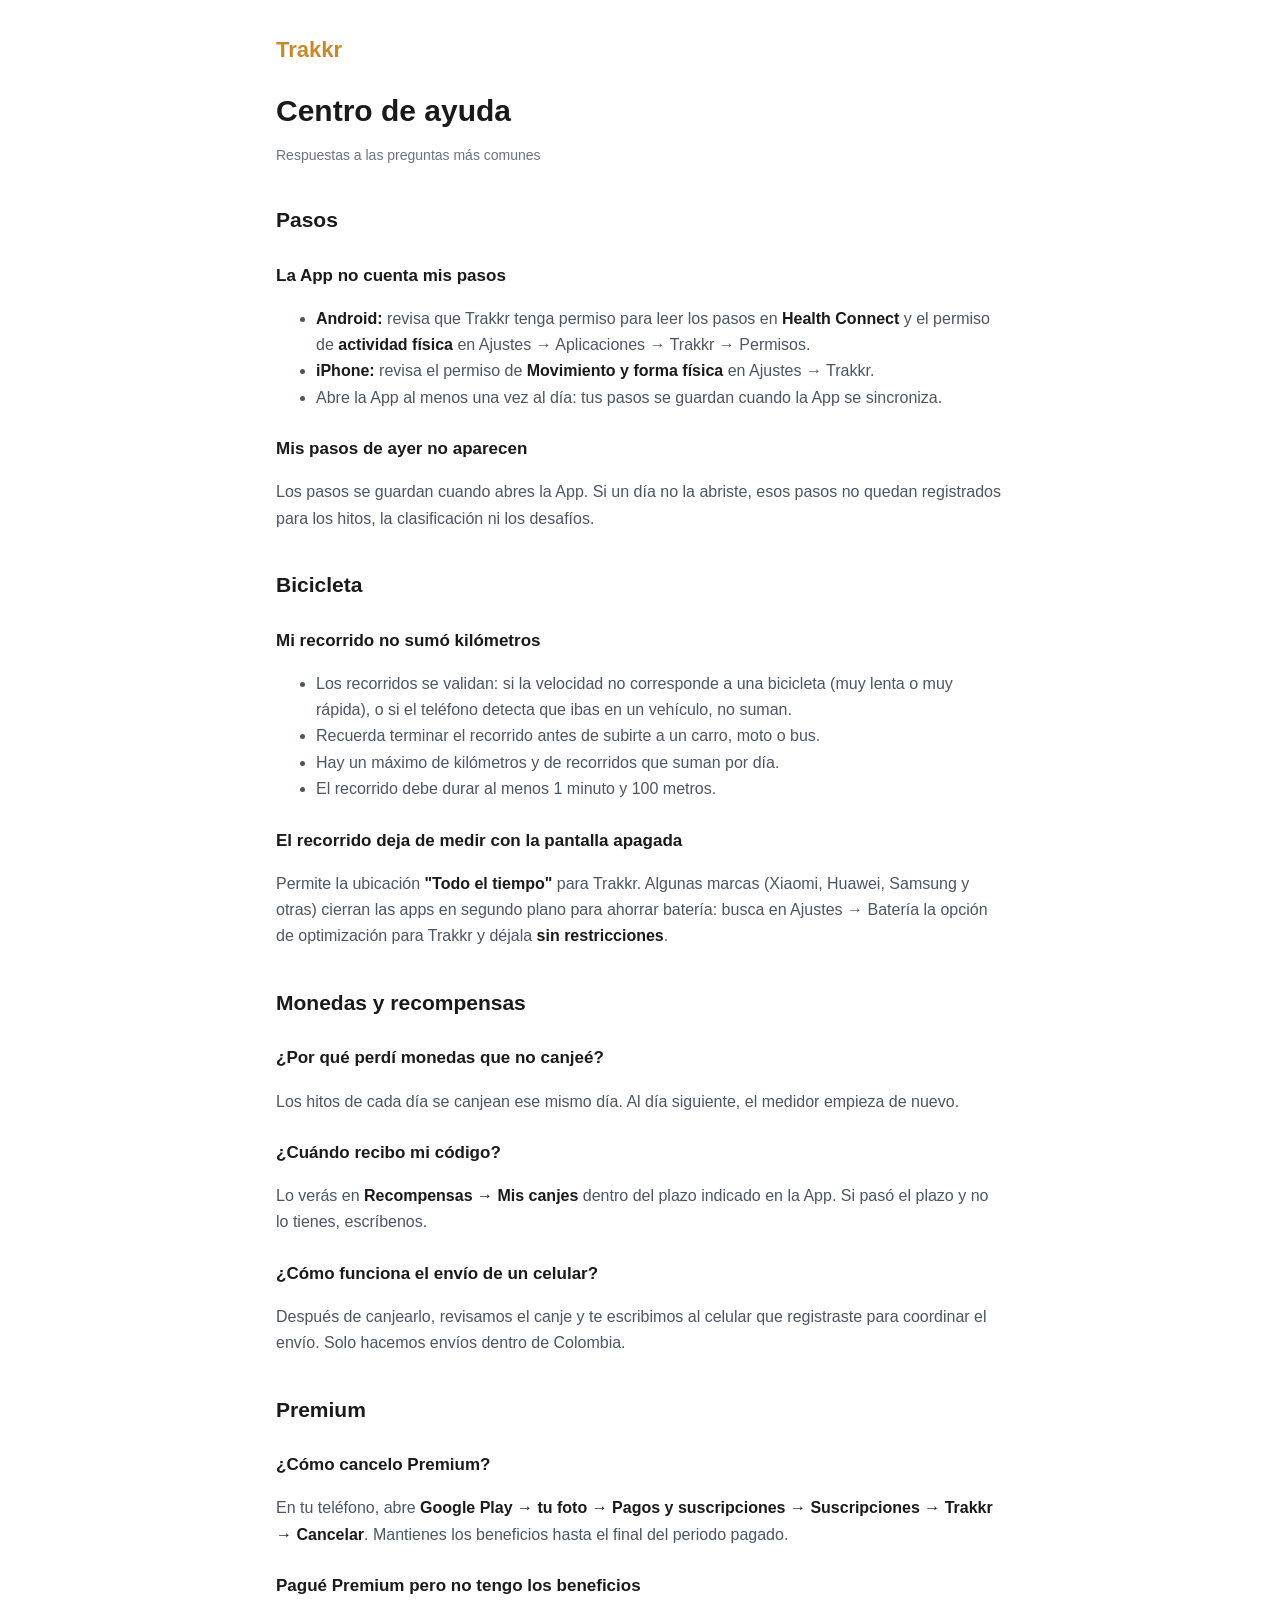
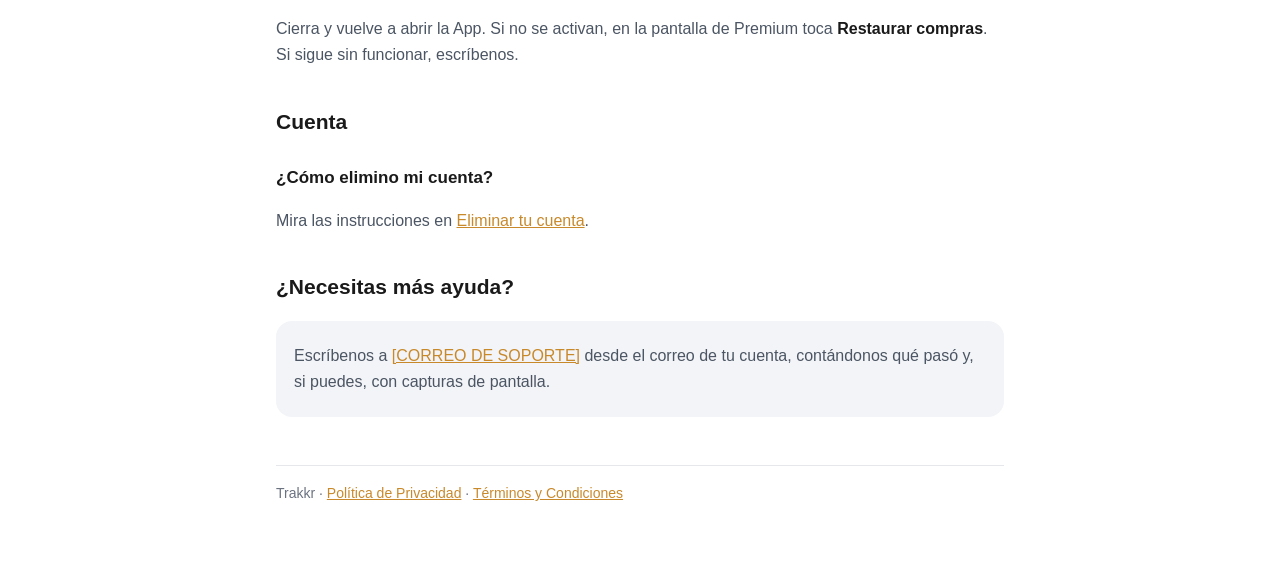
==== ayuda.html @ d38a3ca6 "Add files via upload" ====
<!doctype html>
<html lang="es">
<head>
  <meta charset="utf-8">
  <meta name="viewport" content="width=device-width, initial-scale=1">
  <title>Ayuda · Trakkr</title>
  <link rel="stylesheet" href="style.css">
</head>
<body>
<main>
  <header class="brand"><a href="index.html">Trakkr</a></header>

  <h1>Centro de ayuda</h1>
  <p class="updated">Respuestas a las preguntas más comunes</p>

  <h2>Pasos</h2>

  <h3>La App no cuenta mis pasos</h3>
  <ul>
    <li><strong>Android:</strong> revisa que Trakkr tenga permiso para leer los pasos en <strong>Health Connect</strong> y el permiso de <strong>actividad física</strong> en Ajustes → Aplicaciones → Trakkr → Permisos.</li>
    <li><strong>iPhone:</strong> revisa el permiso de <strong>Movimiento y forma física</strong> en Ajustes → Trakkr.</li>
    <li>Abre la App al menos una vez al día: tus pasos se guardan cuando la App se sincroniza.</li>
  </ul>

  <h3>Mis pasos de ayer no aparecen</h3>
  <p>
    Los pasos se guardan cuando abres la App. Si un día no la abriste, esos pasos no quedan registrados para
    los hitos, la clasificación ni los desafíos.
  </p>

  <h2>Bicicleta</h2>

  <h3>Mi recorrido no sumó kilómetros</h3>
  <ul>
    <li>Los recorridos se validan: si la velocidad no corresponde a una bicicleta (muy lenta o muy rápida), o si el teléfono detecta que ibas en un vehículo, no suman.</li>
    <li>Recuerda terminar el recorrido antes de subirte a un carro, moto o bus.</li>
    <li>Hay un máximo de kilómetros y de recorridos que suman por día.</li>
    <li>El recorrido debe durar al menos 1 minuto y 100 metros.</li>
  </ul>

  <h3>El recorrido deja de medir con la pantalla apagada</h3>
  <p>
    Permite la ubicación <strong>"Todo el tiempo"</strong> para Trakkr. Algunas marcas (Xiaomi, Huawei, Samsung y
    otras) cierran las apps en segundo plano para ahorrar batería: busca en Ajustes → Batería la opción de
    optimización para Trakkr y déjala <strong>sin restricciones</strong>.
  </p>

  <h2>Monedas y recompensas</h2>

  <h3>¿Por qué perdí monedas que no canjeé?</h3>
  <p>Los hitos de cada día se canjean ese mismo día. Al día siguiente, el medidor empieza de nuevo.</p>

  <h3>¿Cuándo recibo mi código?</h3>
  <p>
    Lo verás en <strong>Recompensas → Mis canjes</strong> dentro del plazo indicado en la App. Si pasó el plazo y
    no lo tienes, escríbenos.
  </p>

  <h3>¿Cómo funciona el envío de un celular?</h3>
  <p>
    Después de canjearlo, revisamos el canje y te escribimos al celular que registraste para coordinar el envío.
    Solo hacemos envíos dentro de Colombia.
  </p>

  <h2>Premium</h2>

  <h3>¿Cómo cancelo Premium?</h3>
  <p>
    En tu teléfono, abre <strong>Google Play → tu foto → Pagos y suscripciones → Suscripciones → Trakkr →
    Cancelar</strong>. Mantienes los beneficios hasta el final del periodo pagado.
  </p>

  <h3>Pagué Premium pero no tengo los beneficios</h3>
  <p>
    Cierra y vuelve a abrir la App. Si no se activan, en la pantalla de Premium toca <strong>Restaurar
    compras</strong>. Si sigue sin funcionar, escríbenos.
  </p>

  <h2>Cuenta</h2>

  <h3>¿Cómo elimino mi cuenta?</h3>
  <p>Mira las instrucciones en <a href="eliminar-cuenta.html">Eliminar tu cuenta</a>.</p>

  <h2>¿Necesitas más ayuda?</h2>
  <div class="box">
    <p>
      Escríbenos a <a href="mailto:[CORREO DE SOPORTE]">[CORREO DE SOPORTE]</a> desde el correo de tu cuenta,
      contándonos qué pasó y, si puedes, con capturas de pantalla.
    </p>
  </div>

  <footer>
    Trakkr · <a href="privacidad.html">Política de Privacidad</a> · <a href="terminos.html">Términos y Condiciones</a>
  </footer>
</main>
</body>
</html>
---- style.css ----
:root {
  --bg: #ffffff;
  --text: #1a1a1a;
  --muted: #4b5563;
  --soft: #f3f4f7;
  --line: #e5e7eb;
  --amber: #c8892b;
}

* { box-sizing: border-box; }

body {
  margin: 0;
  background: var(--bg);
  color: var(--text);
  font-family: -apple-system, BlinkMacSystemFont, "Segoe UI", Roboto, Helvetica, Arial, sans-serif;
  font-size: 16px;
  line-height: 1.65;
}

main {
  max-width: 760px;
  margin: 0 auto;
  padding: 32px 16px 64px;
}

header.brand {
  display: flex;
  align-items: center;
  gap: 10px;
  margin-bottom: 24px;
}

header.brand a {
  color: var(--amber);
  font-weight: 800;
  font-size: 22px;
  text-decoration: none;
}

h1 { font-size: 30px; line-height: 1.25; margin: 0 0 8px; }
h2 { font-size: 21px; margin: 36px 0 8px; }
h3 { font-size: 17px; margin: 24px 0 6px; }

p, li { color: var(--muted); }
strong { color: var(--text); }
a { color: var(--amber); }

.updated { font-size: 14px; color: #6b7280; margin-bottom: 24px; }

.box {
  background: var(--soft);
  border-radius: 16px;
  padding: 16px 18px;
  margin: 16px 0;
}

.box p { margin: 6px 0; }

table {
  width: 100%;
  border-collapse: collapse;
  margin: 12px 0;
  font-size: 15px;
}

th, td {
  text-align: left;
  vertical-align: top;
  padding: 10px 8px;
  border-bottom: 1px solid var(--line);
  color: var(--muted);
}

th { color: var(--text); font-weight: 700; }

.table-wrap { overflow-x: auto; }

.links { list-style: none; padding: 0; }
.links li { margin: 10px 0; }
.links a {
  display: block;
  background: var(--soft);
  border-radius: 14px;
  padding: 14px 16px;
  color: var(--text);
  font-weight: 600;
  text-decoration: none;
}

footer {
  margin-top: 48px;
  padding-top: 16px;
  border-top: 1px solid var(--line);
  font-size: 14px;
  color: #6b7280;
}
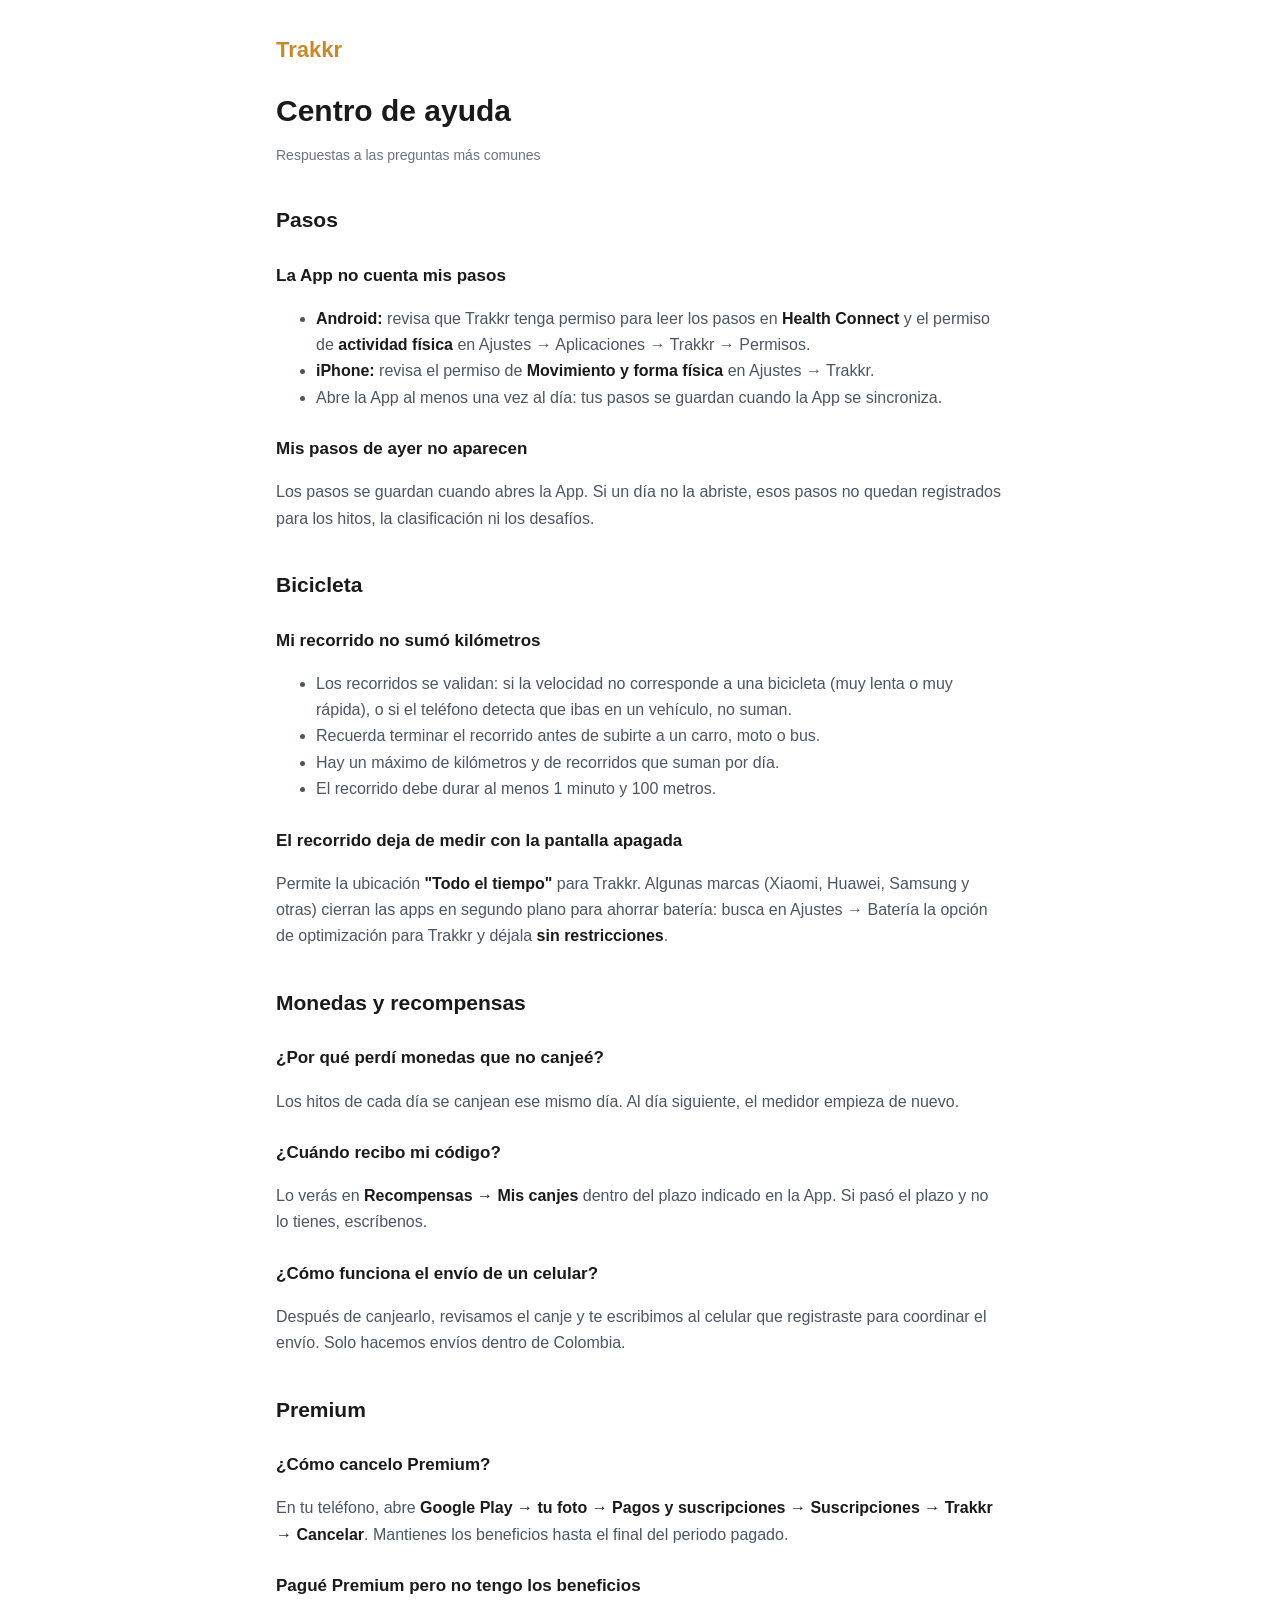
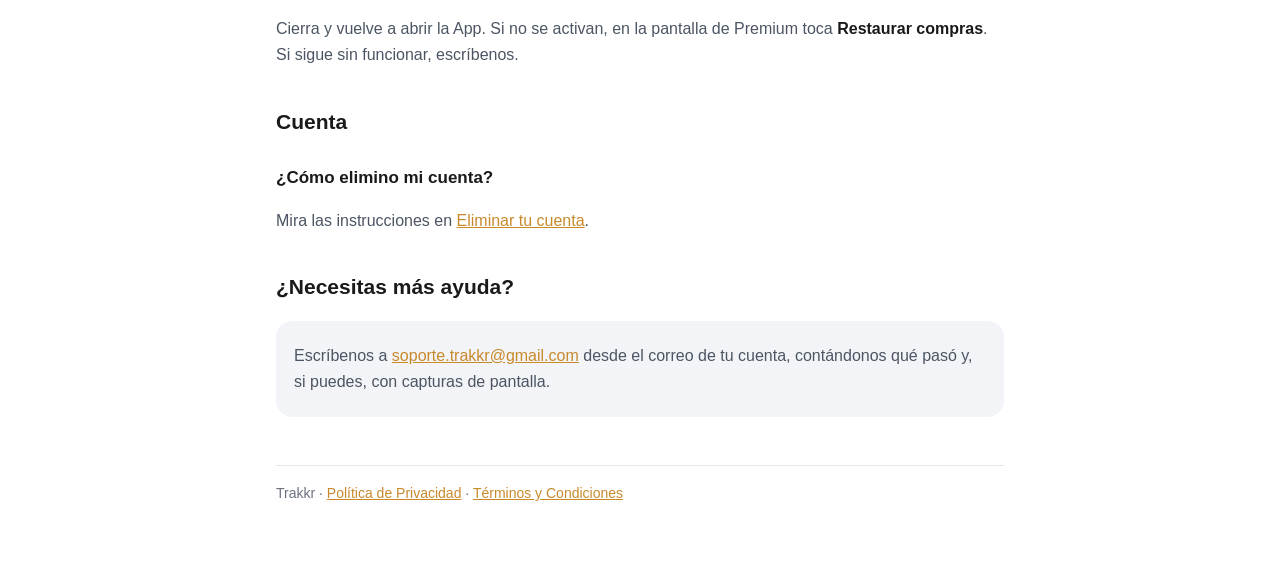
==== commit 3ada7fb5: "Update support email in ayuda.html" ====
--- a/ayuda.html
+++ b/ayuda.html
@@ -84,7 +84,7 @@
   <h2>¿Necesitas más ayuda?</h2>
   <div class="box">
     <p>
-      Escríbenos a <a href="mailto:[CORREO DE SOPORTE]">[CORREO DE SOPORTE]</a> desde el correo de tu cuenta,
+      Escríbenos a <a href="mailto:soporte.trakkr@gmail.com">soporte.trakkr@gmail.com</a> desde el correo de tu cuenta,
       contándonos qué pasó y, si puedes, con capturas de pantalla.
     </p>
   </div>
